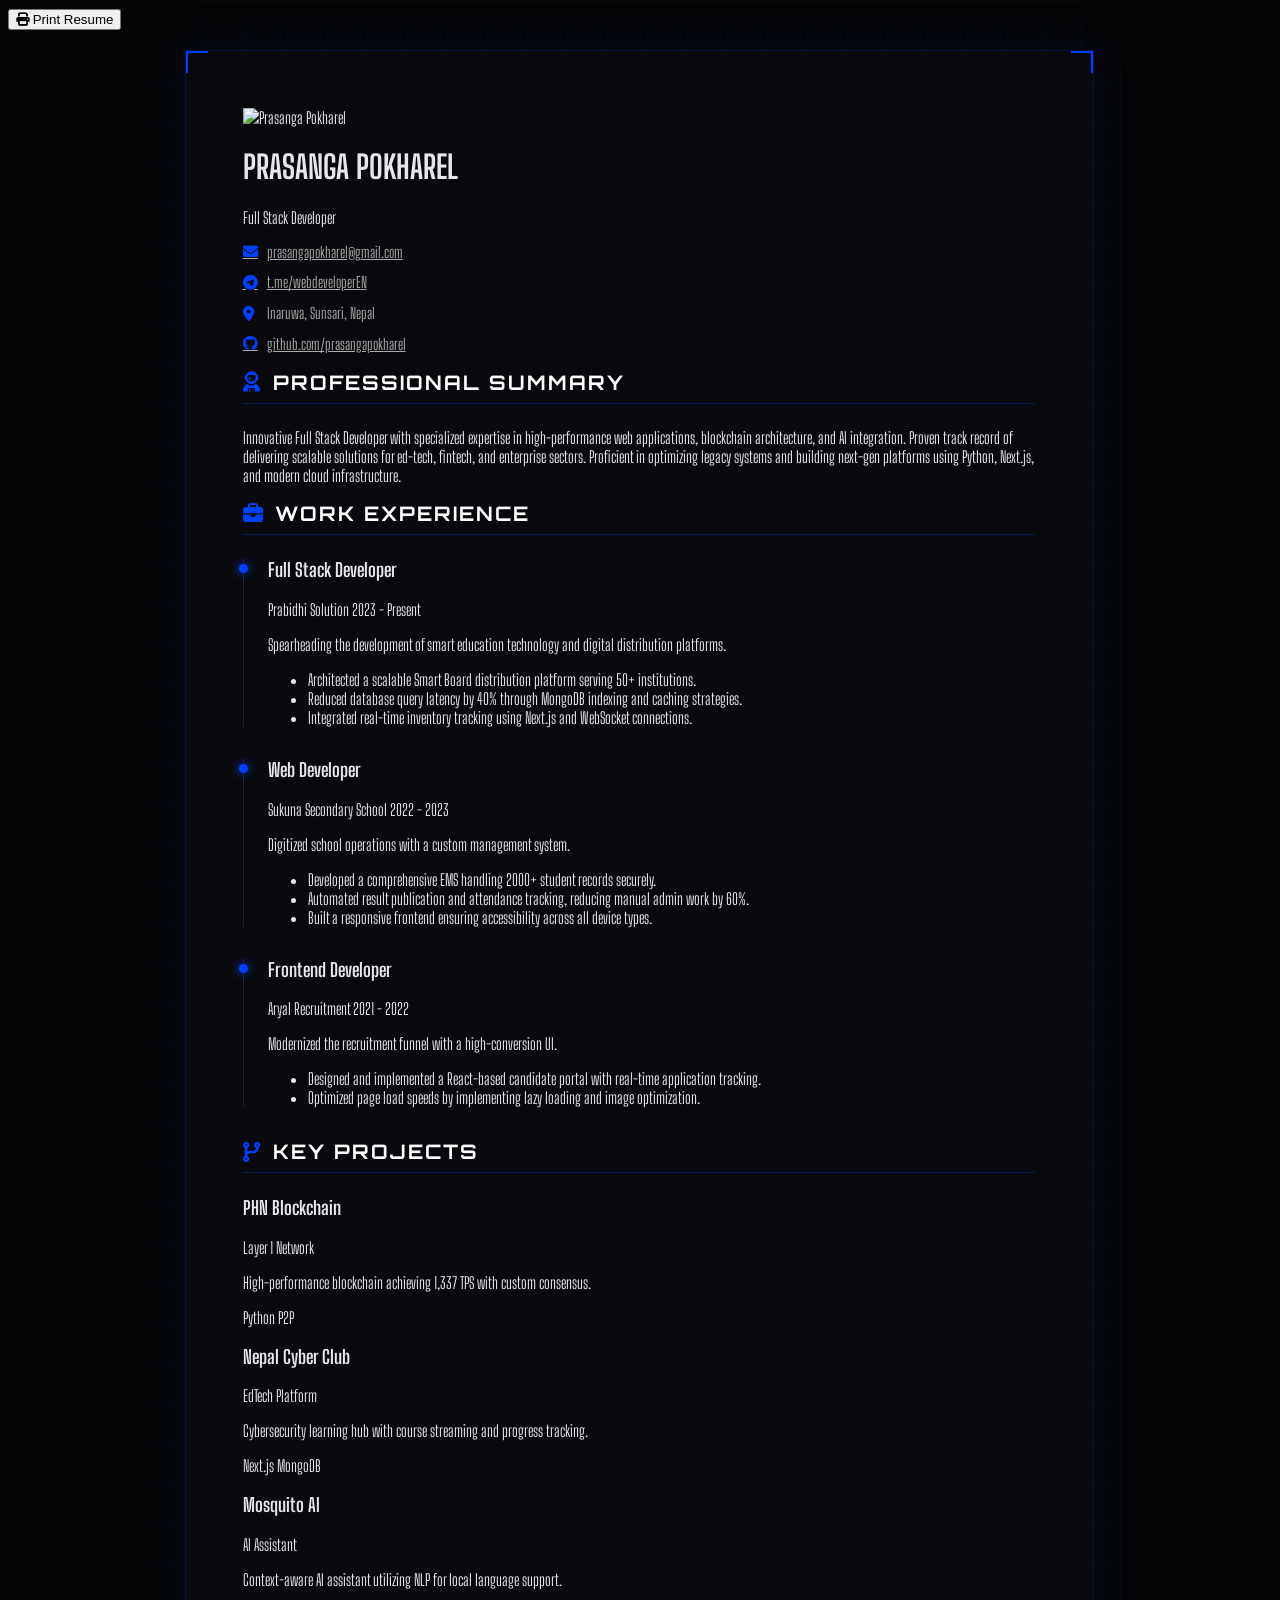
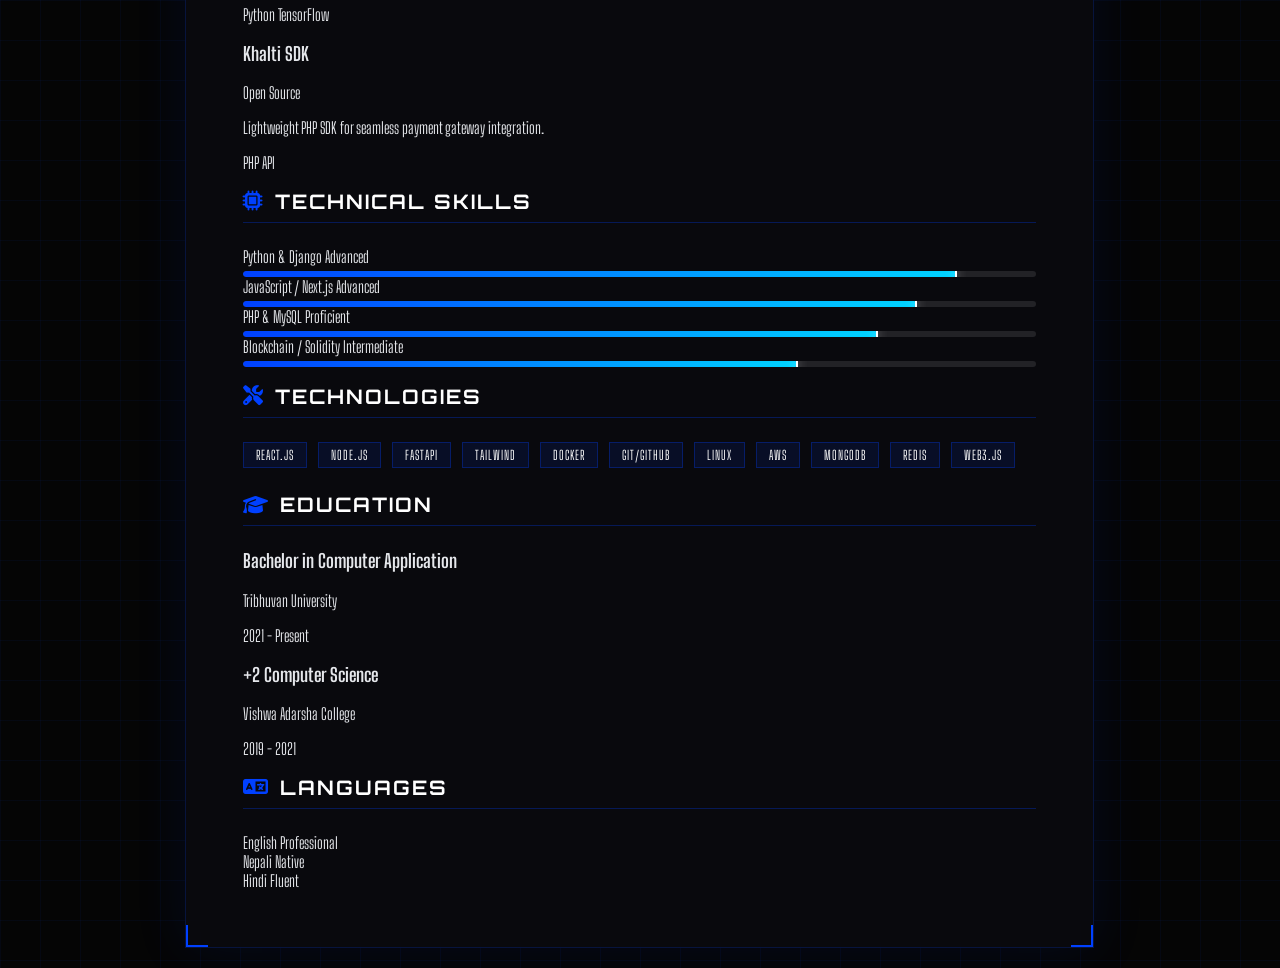
==== resume.html @ d690536c "feat: rebuild showcase by project, expand work from resume, harden SEO Group showcase screenshots pe" ====
<!DOCTYPE html>
<html lang="en">
<head>
  <meta charset="UTF-8">
  <meta name="viewport" content="width=device-width, initial-scale=1.0">
  <title>Prasanga Pokharel - Resume</title>
  <script src="https://cdn.tailwindcss.com"></script>
  <link href="https://fonts.googleapis.com/css2?family=Big+Shoulders+Display:wght@300;400;500;600;700;800&display=swap" rel="stylesheet">
  <link href="https://fonts.googleapis.com/css2?family=Orbitron:wght@400;500;600;700;800;900&display=swap" rel="stylesheet">
  <link rel="stylesheet" href="https://cdnjs.cloudflare.com/ajax/libs/font-awesome/6.4.0/css/all.min.css">
  <script>
    tailwind.config = {
      theme: {
        extend: {
          colors: {
            primary: '#0040FF',
            secondary: '#000111',
            dark: '#050505',
          },
          fontFamily: {
            sans: ['"Big Shoulders Display"', 'sans-serif'],
            orbitron: ['Orbitron', 'sans-serif'],
          },
        }
      }
    }
  </script>
  <style>
    body {
      background-color: #050505;
      background-image: 
          linear-gradient(rgba(0, 64, 255, 0.05) 1px, transparent 1px),
          linear-gradient(90deg, rgba(0, 64, 255, 0.05) 1px, transparent 1px);
      background-size: 40px 40px;
      color: #e5e7eb;
      font-family: 'Big Shoulders Display', sans-serif;
    }

    /* A4 Container - High Tech Dossier Style */
    .a4-container {
      width: 210mm;
      min-height: 297mm;
      padding: 15mm;
      margin: 20px auto;
      background: rgba(10, 10, 15, 0.9);
      backdrop-filter: blur(20px);
      border: 1px solid rgba(0, 64, 255, 0.2);
      box-shadow: 0 0 50px rgba(0, 64, 255, 0.1);
      position: relative;
      overflow: hidden;
    }

    /* Decorative Corners */
    .corner {
      position: absolute;
      width: 20px;
      height: 20px;
      border: 2px solid #0040FF;
      z-index: 10;
    }
    .top-left { top: 0; left: 0; border-right: none; border-bottom: none; }
    .top-right { top: 0; right: 0; border-left: none; border-bottom: none; }
    .bottom-left { bottom: 0; left: 0; border-right: none; border-top: none; }
    .bottom-right { bottom: 0; right: 0; border-left: none; border-top: none; }

    .section-title {
      font-family: 'Orbitron', sans-serif;
      color: #fff;
      font-size: 1.25rem;
      font-weight: 700;
      letter-spacing: 0.1em;
      margin-bottom: 1.5rem;
      display: flex;
      align-items: center;
      text-transform: uppercase;
      border-bottom: 1px solid rgba(0, 64, 255, 0.3);
      padding-bottom: 0.5rem;
    }
    
    .section-title i {
      color: #0040FF;
      margin-right: 10px;
    }

    .timeline-item {
      position: relative;
      padding-left: 1.5rem;
      margin-bottom: 2rem;
      border-left: 1px solid rgba(255, 255, 255, 0.1);
    }
    
    .timeline-item::before {
      content: '';
      position: absolute;
      left: -5px;
      top: 5px;
      width: 9px;
      height: 9px;
      background-color: #0040FF;
      border-radius: 50%;
      box-shadow: 0 0 10px #0040FF;
    }

    .skill-bar-bg {
      height: 6px;
      background: rgba(255, 255, 255, 0.1);
      border-radius: 3px;
      overflow: hidden;
      margin-top: 5px;
    }
    
    .skill-progress {
      height: 100%;
      background: linear-gradient(90deg, #0040FF, #00D4FF);
      border-radius: 3px;
      position: relative;
    }
    
    .skill-progress::after {
      content: '';
      position: absolute;
      right: 0;
      top: 0;
      height: 100%;
      width: 2px;
      background: #fff;
      box-shadow: 0 0 10px #fff;
    }

    .tag {
      background: rgba(0, 64, 255, 0.1);
      border: 1px solid rgba(0, 64, 255, 0.3);
      color: #fff;
      padding: 4px 12px;
      font-size: 0.8rem;
      text-transform: uppercase;
      letter-spacing: 1px;
      margin-right: 8px;
      margin-bottom: 8px;
      display: inline-block;
      transition: all 0.3s ease;
    }

    .tag:hover {
      background: rgba(0, 64, 255, 0.3);
      box-shadow: 0 0 15px rgba(0, 64, 255, 0.4);
    }

    .contact-item {
      display: flex;
      align-items: center;
      margin-bottom: 0.8rem;
      color: #aaa;
      font-size: 0.95rem;
      transition: color 0.3s;
    }
    
    .contact-item:hover {
      color: #fff;
    }
    
    .contact-item i {
      width: 24px;
      color: #0040FF;
    }

    @media print {
      body {
        background: #fff;
        color: #000;
        margin: 0;
        padding: 0;
      }
      .a4-container {
        width: 100%;
        margin: 0;
        padding: 10mm;
        box-shadow: none;
        border: none;
        background: #fff;
      }
      .no-print { display: none !important; }
      .section-title { color: #000; border-bottom-color: #000; }
      .timeline-item { border-left-color: #ccc; }
      .tag { border-color: #000; color: #000; background: transparent; }
      .skill-progress { background: #000; }
      .text-gray-400 { color: #666 !important; }
      .text-gray-500 { color: #666 !important; }
      .text-white { color: #000 !important; }
    }
  </style>
</head>
<body class="py-10">
  <!-- Print Button -->
  <button onclick="window.print()" class="fixed top-6 right-6 bg-primary/20 hover:bg-primary/40 text-white px-6 py-3 rounded-full border border-primary/50 shadow-[0_0_20px_rgba(0,64,255,0.3)] transition-all no-print font-bold uppercase tracking-widest text-sm flex items-center gap-2 backdrop-blur-md z-50">
    <i class="fas fa-print"></i> Print Resume
  </button>
  
  <div class="a4-container">
    <!-- Decorative Corners -->
    <div class="corner top-left"></div>
    <div class="corner top-right"></div>
    <div class="corner bottom-left"></div>
    <div class="corner bottom-right"></div>

    <!-- Header -->
    <header class="flex flex-col md:flex-row items-center md:items-start gap-8 mb-12 relative z-10">
      <div class="w-40 h-40 rounded-full overflow-hidden border-2 border-primary shadow-[0_0_30px_rgba(0,64,255,0.3)] relative group">
        <div class="absolute inset-0 bg-primary/20 group-hover:bg-transparent transition duration-500"></div>
        <img src="pp.svg" alt="Prasanga Pokharel" class="w-full h-full object-cover">
      </div>
      
      <div class="flex-1 text-center md:text-left pt-2">
        <h1 class="text-5xl font-bold mb-2 text-white font-orbitron tracking-wider">PRASANGA POKHAREL</h1>
        <p class="text-xl text-primary font-bold tracking-[0.2em] mb-6 uppercase">Full Stack Developer</p>
        
        <div class="grid grid-cols-1 md:grid-cols-2 gap-x-4 gap-y-2">
          <a href="mailto:prasangapokharel@gmail.com" class="contact-item">
            <i class="fas fa-envelope"></i>
            <span>prasangapokharel@gmail.com</span>
          </a>
          <a href="https://t.me/webdeveloperEN" class="contact-item">
            <i class="fab fa-telegram"></i>
            <span>t.me/webdeveloperEN</span>
          </a>
          <div class="contact-item">
            <i class="fas fa-map-marker-alt"></i>
            <span>Inaruwa, Sunsari, Nepal</span>
          </div>
          <a href="https://github.com/prasangapokharel" class="contact-item">
            <i class="fab fa-github"></i>
            <span>github.com/prasangapokharel</span>
          </a>
        </div>
      </div>
    </header>
    
    <div class="grid grid-cols-1 md:grid-cols-3 gap-10">
      <!-- Main Content (Left) -->
      <div class="md:col-span-2">
        <!-- Summary -->
        <section class="mb-10">
          <h2 class="section-title"><i class="fas fa-user-astronaut"></i> Professional Summary</h2>
          <p class="text-gray-400 leading-relaxed text-justify">
            Innovative Full Stack Developer with specialized expertise in high-performance web applications, blockchain architecture, and AI integration. Proven track record of delivering scalable solutions for ed-tech, fintech, and enterprise sectors. Proficient in optimizing legacy systems and building next-gen platforms using Python, Next.js, and modern cloud infrastructure.
          </p>
        </section>
        
        <!-- Experience -->
        <section class="mb-10">
          <h2 class="section-title"><i class="fas fa-briefcase"></i> Work Experience</h2>
          
          <div class="timeline-item">
            <h3 class="text-xl font-bold text-white font-orbitron">Full Stack Developer</h3>
            <div class="flex justify-between items-center mb-2">
              <span class="text-primary font-bold">Prabidhi Solution</span>
              <span class="text-xs text-gray-500 bg-white/5 px-2 py-1 rounded">2023 - Present</span>
            </div>
            <p class="text-sm text-gray-400 mb-3">Spearheading the development of smart education technology and digital distribution platforms.</p>
            <ul class="list-disc list-outside ml-4 text-sm text-gray-400 space-y-1">
              <li>Architected a scalable Smart Board distribution platform serving 50+ institutions.</li>
              <li>Reduced database query latency by 40% through MongoDB indexing and caching strategies.</li>
              <li>Integrated real-time inventory tracking using Next.js and WebSocket connections.</li>
            </ul>
          </div>
          
          <div class="timeline-item">
            <h3 class="text-xl font-bold text-white font-orbitron">Web Developer</h3>
            <div class="flex justify-between items-center mb-2">
              <span class="text-primary font-bold">Sukuna Secondary School</span>
              <span class="text-xs text-gray-500 bg-white/5 px-2 py-1 rounded">2022 - 2023</span>
            </div>
            <p class="text-sm text-gray-400 mb-3">Digitized school operations with a custom management system.</p>
            <ul class="list-disc list-outside ml-4 text-sm text-gray-400 space-y-1">
              <li>Developed a comprehensive EMS handling 2000+ student records securely.</li>
              <li>Automated result publication and attendance tracking, reducing manual admin work by 60%.</li>
              <li>Built a responsive frontend ensuring accessibility across all device types.</li>
            </ul>
          </div>
          
          <div class="timeline-item">
            <h3 class="text-xl font-bold text-white font-orbitron">Frontend Developer</h3>
            <div class="flex justify-between items-center mb-2">
              <span class="text-primary font-bold">Aryal Recruitment</span>
              <span class="text-xs text-gray-500 bg-white/5 px-2 py-1 rounded">2021 - 2022</span>
            </div>
            <p class="text-sm text-gray-400 mb-3">Modernized the recruitment funnel with a high-conversion UI.</p>
            <ul class="list-disc list-outside ml-4 text-sm text-gray-400 space-y-1">
              <li>Designed and implemented a React-based candidate portal with real-time application tracking.</li>
              <li>Optimized page load speeds by implementing lazy loading and image optimization.</li>
            </ul>
          </div>
        </section>
        
        <!-- Key Projects -->
        <section>
          <h2 class="section-title"><i class="fas fa-code-branch"></i> Key Projects</h2>
          
          <div class="grid grid-cols-1 md:grid-cols-2 gap-4">
            <div class="bg-white/5 p-4 border border-white/10 rounded-lg hover:border-primary/50 transition">
              <h3 class="font-bold text-white mb-1">PHN Blockchain</h3>
              <p class="text-xs text-primary mb-2 uppercase tracking-wider">Layer 1 Network</p>
              <p class="text-xs text-gray-400 mb-2">High-performance blockchain achieving 1,337 TPS with custom consensus.</p>
              <div class="flex flex-wrap gap-1">
                <span class="text-[10px] bg-black px-2 py-0.5 rounded text-gray-300">Python</span>
                <span class="text-[10px] bg-black px-2 py-0.5 rounded text-gray-300">P2P</span>
              </div>
            </div>
            
            <div class="bg-white/5 p-4 border border-white/10 rounded-lg hover:border-primary/50 transition">
              <h3 class="font-bold text-white mb-1">Nepal Cyber Club</h3>
              <p class="text-xs text-primary mb-2 uppercase tracking-wider">EdTech Platform</p>
              <p class="text-xs text-gray-400 mb-2">Cybersecurity learning hub with course streaming and progress tracking.</p>
              <div class="flex flex-wrap gap-1">
                <span class="text-[10px] bg-black px-2 py-0.5 rounded text-gray-300">Next.js</span>
                <span class="text-[10px] bg-black px-2 py-0.5 rounded text-gray-300">MongoDB</span>
              </div>
            </div>

            <div class="bg-white/5 p-4 border border-white/10 rounded-lg hover:border-primary/50 transition">
              <h3 class="font-bold text-white mb-1">Mosquito AI</h3>
              <p class="text-xs text-primary mb-2 uppercase tracking-wider">AI Assistant</p>
              <p class="text-xs text-gray-400 mb-2">Context-aware AI assistant utilizing NLP for local language support.</p>
              <div class="flex flex-wrap gap-1">
                <span class="text-[10px] bg-black px-2 py-0.5 rounded text-gray-300">Python</span>
                <span class="text-[10px] bg-black px-2 py-0.5 rounded text-gray-300">TensorFlow</span>
              </div>
            </div>

            <div class="bg-white/5 p-4 border border-white/10 rounded-lg hover:border-primary/50 transition">
              <h3 class="font-bold text-white mb-1">Khalti SDK</h3>
              <p class="text-xs text-primary mb-2 uppercase tracking-wider">Open Source</p>
              <p class="text-xs text-gray-400 mb-2">Lightweight PHP SDK for seamless payment gateway integration.</p>
              <div class="flex flex-wrap gap-1">
                <span class="text-[10px] bg-black px-2 py-0.5 rounded text-gray-300">PHP</span>
                <span class="text-[10px] bg-black px-2 py-0.5 rounded text-gray-300">API</span>
              </div>
            </div>
          </div>
        </section>
      </div>
      
      <!-- Sidebar (Right) -->
      <div>
        <!-- Tech Stack -->
        <section class="mb-10">
          <h2 class="section-title"><i class="fas fa-microchip"></i> Technical Skills</h2>
          
          <div class="mb-4">
            <div class="flex justify-between mb-1">
              <span class="text-sm font-bold text-white">Python & Django</span>
              <span class="text-xs text-primary">Advanced</span>
            </div>
            <div class="skill-bar-bg"><div class="skill-progress" style="width: 90%"></div></div>
          </div>
          
          <div class="mb-4">
            <div class="flex justify-between mb-1">
              <span class="text-sm font-bold text-white">JavaScript / Next.js</span>
              <span class="text-xs text-primary">Advanced</span>
            </div>
            <div class="skill-bar-bg"><div class="skill-progress" style="width: 85%"></div></div>
          </div>
          
          <div class="mb-4">
            <div class="flex justify-between mb-1">
              <span class="text-sm font-bold text-white">PHP & MySQL</span>
              <span class="text-xs text-primary">Proficient</span>
            </div>
            <div class="skill-bar-bg"><div class="skill-progress" style="width: 80%"></div></div>
          </div>
          
          <div class="mb-4">
            <div class="flex justify-between mb-1">
              <span class="text-sm font-bold text-white">Blockchain / Solidity</span>
              <span class="text-xs text-primary">Intermediate</span>
            </div>
            <div class="skill-bar-bg"><div class="skill-progress" style="width: 70%"></div></div>
          </div>
        </section>
        
        <!-- Toolbox -->
        <section class="mb-10">
          <h2 class="section-title"><i class="fas fa-tools"></i> Technologies</h2>
          <div class="flex flex-wrap">
            <span class="tag">React.js</span>
            <span class="tag">Node.js</span>
            <span class="tag">FastAPI</span>
            <span class="tag">Tailwind</span>
            <span class="tag">Docker</span>
            <span class="tag">Git/GitHub</span>
            <span class="tag">Linux</span>
            <span class="tag">AWS</span>
            <span class="tag">MongoDB</span>
            <span class="tag">Redis</span>
            <span class="tag">Web3.js</span>
          </div>
        </section>
        
        <!-- Education -->
        <section class="mb-10">
          <h2 class="section-title"><i class="fas fa-graduation-cap"></i> Education</h2>
          
          <div class="mb-6">
            <h3 class="font-bold text-white text-lg">Bachelor in Computer Application</h3>
            <p class="text-primary text-sm mb-1">Tribhuvan University</p>
            <p class="text-xs text-gray-500">2021 - Present</p>
          </div>
          
          <div class="mb-6">
            <h3 class="font-bold text-white text-lg">+2 Computer Science</h3>
            <p class="text-primary text-sm mb-1">Vishwa Adarsha College</p>
            <p class="text-xs text-gray-500">2019 - 2021</p>
          </div>
        </section>
        
        <!-- Languages -->
        <section class="mb-10">
          <h2 class="section-title"><i class="fas fa-language"></i> Languages</h2>
          <div class="space-y-3">
            <div class="flex justify-between border-b border-white/10 pb-1">
              <span class="text-gray-300">English</span>
              <span class="text-primary text-sm">Professional</span>
            </div>
            <div class="flex justify-between border-b border-white/10 pb-1">
              <span class="text-gray-300">Nepali</span>
              <span class="text-primary text-sm">Native</span>
            </div>
            <div class="flex justify-between border-b border-white/10 pb-1">
              <span class="text-gray-300">Hindi</span>
              <span class="text-primary text-sm">Fluent</span>
            </div>
          </div>
        </section>
      </div>
    </div>
  </div>
</body>
</html>
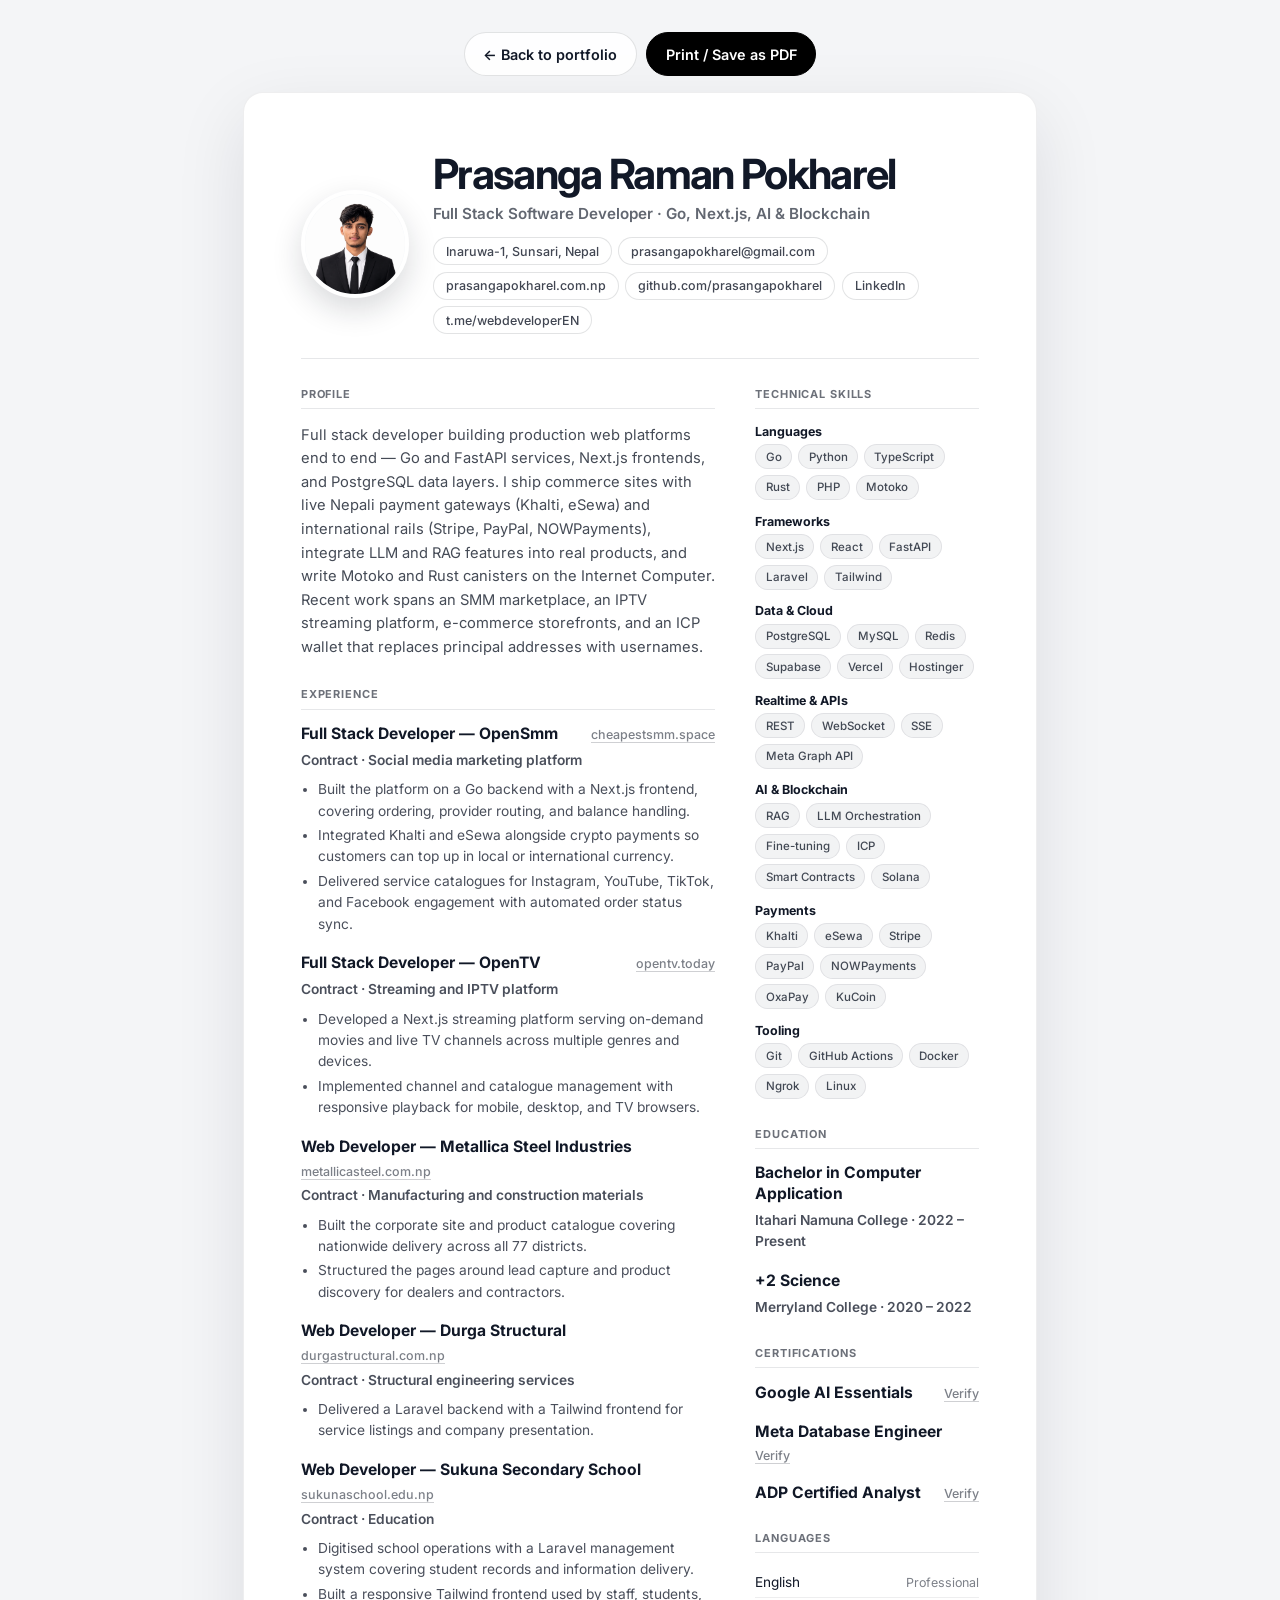
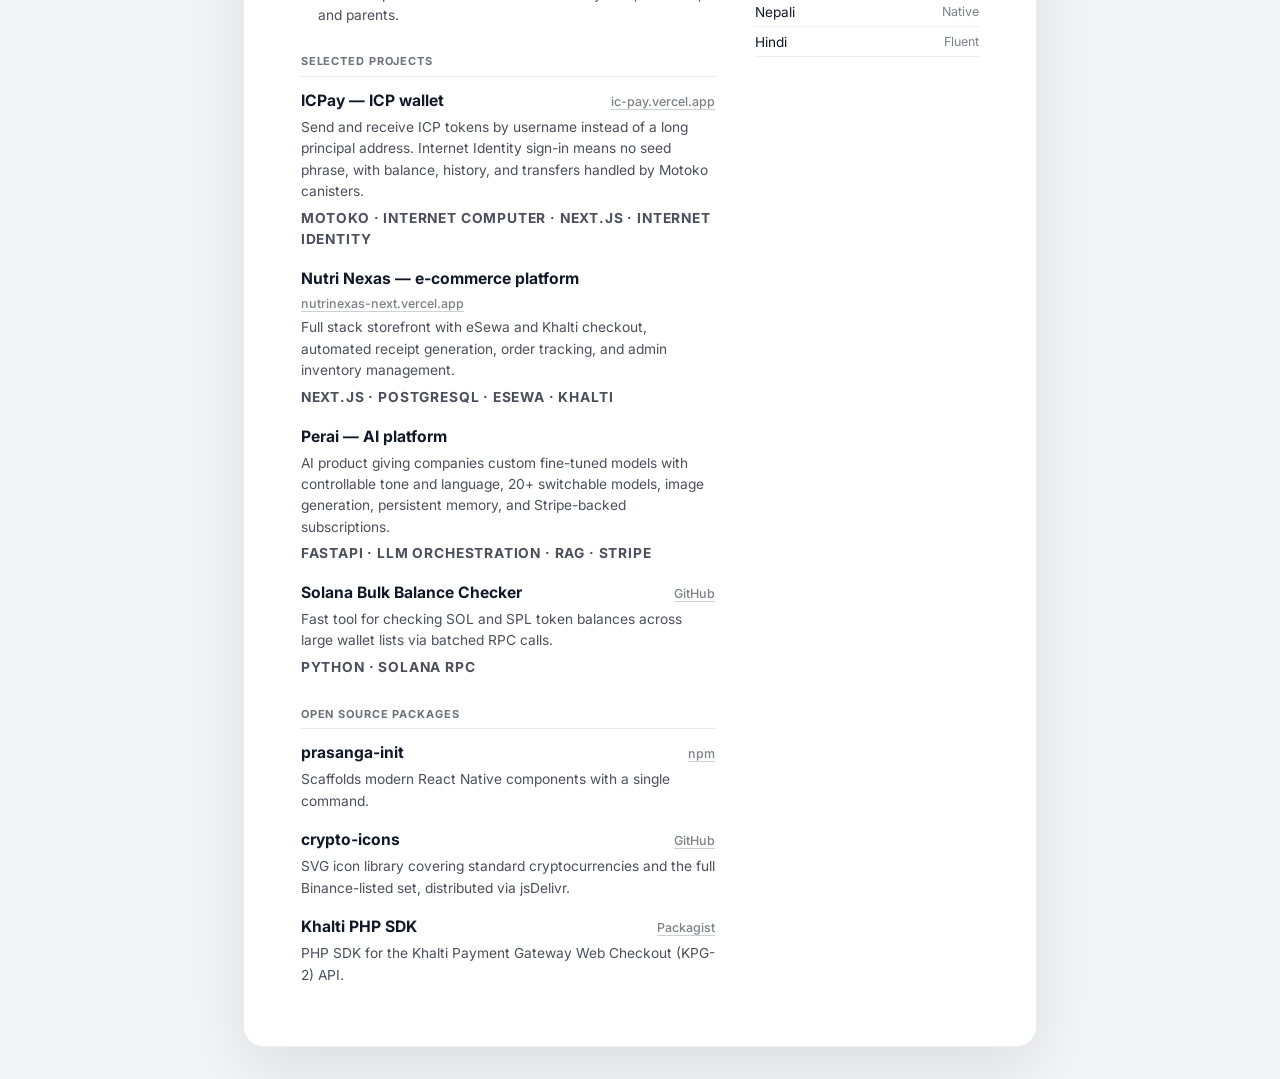
==== commit 3ceac8ee: "fix: rebuild resume page with working photo and site-matching theme The avatar pointed at pp.svg whi" ====
--- a/resume.html
+++ b/resume.html
@@ -3,437 +3,528 @@
 <head>
   <meta charset="UTF-8">
   <meta name="viewport" content="width=device-width, initial-scale=1.0">
-  <title>Prasanga Pokharel - Resume</title>
-  <script src="https://cdn.tailwindcss.com"></script>
-  <link href="https://fonts.googleapis.com/css2?family=Big+Shoulders+Display:wght@300;400;500;600;700;800&display=swap" rel="stylesheet">
-  <link href="https://fonts.googleapis.com/css2?family=Orbitron:wght@400;500;600;700;800;900&display=swap" rel="stylesheet">
-  <link rel="stylesheet" href="https://cdnjs.cloudflare.com/ajax/libs/font-awesome/6.4.0/css/all.min.css">
-  <script>
-    tailwind.config = {
-      theme: {
-        extend: {
-          colors: {
-            primary: '#0040FF',
-            secondary: '#000111',
-            dark: '#050505',
-          },
-          fontFamily: {
-            sans: ['"Big Shoulders Display"', 'sans-serif'],
-            orbitron: ['Orbitron', 'sans-serif'],
-          },
-        }
-      }
-    }
-  </script>
+  <title>Prasanga Raman Pokharel — Resume | Full Stack Developer (Go, Next.js, AI, Blockchain)</title>
+  <meta name="description" content="Resume of Prasanga Raman Pokharel, full stack developer in Inaruwa, Sunsari, Nepal. Go, Next.js, FastAPI, PostgreSQL, AI integration, ICP and payment gateway work.">
+  <link rel="canonical" href="https://www.prasangapokharel.com.np/resume.html">
+  <meta name="robots" content="index, follow, max-image-preview:large">
+  <link rel="icon" href="favicon/favicon.ico" sizes="any">
+  <link rel="icon" type="image/png" sizes="32x32" href="favicon/favicon-32x32.png">
+  <link rel="icon" type="image/png" sizes="16x16" href="favicon/favicon-16x16.png">
+  <link rel="apple-touch-icon" href="favicon/apple-touch-icon.png">
+  <link rel="manifest" href="favicon/site.webmanifest">
+  <meta property="og:type" content="profile">
+  <meta property="og:url" content="https://www.prasangapokharel.com.np/resume.html">
+  <meta property="og:title" content="Prasanga Raman Pokharel — Resume">
+  <meta property="og:description" content="Full stack developer resume: Go, Next.js, FastAPI, PostgreSQL, AI integration, ICP and payment gateways.">
+  <meta property="og:image" content="https://www.prasangapokharel.com.np/telegram.png">
+  <meta name="twitter:card" content="summary_large_image">
+  <link rel="preconnect" href="https://fonts.googleapis.com">
+  <link rel="preconnect" href="https://fonts.gstatic.com" crossorigin>
+  <link href="https://fonts.googleapis.com/css2?family=Inter:wght@300;400;500;600;700&family=Instrument+Serif:ital@0;1&display=swap" rel="stylesheet">
   <style>
+    * { box-sizing: border-box; font-family: 'Inter', sans-serif; }
+
     body {
-      background-color: #050505;
-      background-image: 
-          linear-gradient(rgba(0, 64, 255, 0.05) 1px, transparent 1px),
-          linear-gradient(90deg, rgba(0, 64, 255, 0.05) 1px, transparent 1px);
-      background-size: 40px 40px;
-      color: #e5e7eb;
-      font-family: 'Big Shoulders Display', sans-serif;
-    }
-
-    /* A4 Container - High Tech Dossier Style */
-    .a4-container {
-      width: 210mm;
+      margin: 0;
+      background: #f4f5f7;
+      color: #111827;
+      padding: 1rem;
+      -webkit-font-smoothing: antialiased;
+    }
+
+    a { color: inherit; text-decoration: none; }
+
+    .toolbar {
+      display: flex;
+      flex-wrap: wrap;
+      align-items: center;
+      justify-content: center;
+      gap: 0.6rem;
+      max-width: 210mm;
+      margin: 0 auto 1rem;
+    }
+
+    .toolbar a,
+    .toolbar button {
+      display: inline-flex;
+      align-items: center;
+      gap: 0.45rem;
+      min-height: 2.75rem;
+      padding: 0.6rem 1.15rem;
+      border-radius: 999px;
+      border: 1px solid rgba(17, 24, 39, 0.12);
+      background: rgba(255, 255, 255, 0.9);
+      color: #111827;
+      font-size: 0.9rem;
+      font-weight: 600;
+      cursor: pointer;
+    }
+
+    .toolbar button {
+      background: #000;
+      border-color: #000;
+      color: #fff;
+    }
+
+    .toolbar a:hover { background: #fff; border-color: rgba(17, 24, 39, 0.3); }
+    .toolbar button:hover { background: #1f2937; }
+
+    .sheet {
+      width: 100%;
+      max-width: 210mm;
       min-height: 297mm;
-      padding: 15mm;
-      margin: 20px auto;
-      background: rgba(10, 10, 15, 0.9);
-      backdrop-filter: blur(20px);
-      border: 1px solid rgba(0, 64, 255, 0.2);
-      box-shadow: 0 0 50px rgba(0, 64, 255, 0.1);
-      position: relative;
-      overflow: hidden;
-    }
-
-    /* Decorative Corners */
-    .corner {
-      position: absolute;
-      width: 20px;
-      height: 20px;
-      border: 2px solid #0040FF;
-      z-index: 10;
-    }
-    .top-left { top: 0; left: 0; border-right: none; border-bottom: none; }
-    .top-right { top: 0; right: 0; border-left: none; border-bottom: none; }
-    .bottom-left { bottom: 0; left: 0; border-right: none; border-top: none; }
-    .bottom-right { bottom: 0; right: 0; border-left: none; border-top: none; }
-
-    .section-title {
-      font-family: 'Orbitron', sans-serif;
-      color: #fff;
-      font-size: 1.25rem;
+      margin: 0 auto;
+      padding: 16mm 15mm;
+      background: #fff;
+      border-radius: 1.25rem;
+      border: 1px solid rgba(17, 24, 39, 0.07);
+      box-shadow: 0 24px 70px rgba(17, 24, 39, 0.1);
+    }
+
+    .resume-head {
+      display: flex;
+      flex-wrap: wrap;
+      align-items: center;
+      gap: 1.5rem;
+      padding-bottom: 1.5rem;
+      border-bottom: 1px solid rgba(17, 24, 39, 0.1);
+    }
+
+    .resume-photo {
+      width: 108px;
+      height: 108px;
+      flex: none;
+      object-fit: cover;
+      object-position: center top;
+      border-radius: 50%;
+      border: 4px solid #fff;
+      box-shadow: 0 12px 30px rgba(17, 24, 39, 0.16);
+      background: #f1f5f9;
+    }
+
+    .resume-identity { flex: 1 1 20rem; min-width: 0; }
+
+    .resume-identity h1 {
+      margin: 0;
+      font-size: clamp(1.9rem, 4.5vw, 2.6rem);
+      line-height: 1.05;
+      letter-spacing: -0.04em;
+    }
+
+    .role {
+      margin: 0.4rem 0 0;
+      color: rgba(17, 24, 39, 0.66);
+      font-size: 0.95rem;
+      font-weight: 600;
+    }
+
+    .contact-row {
+      display: flex;
+      flex-wrap: wrap;
+      gap: 0.4rem;
+      margin-top: 0.9rem;
+    }
+
+    .contact-row a,
+    .contact-row span {
+      padding: 0.35rem 0.75rem;
+      border-radius: 999px;
+      border: 1px solid rgba(17, 24, 39, 0.12);
+      background: rgba(255, 255, 255, 0.9);
+      color: rgba(17, 24, 39, 0.8);
+      font-size: 0.78rem;
+      font-weight: 500;
+    }
+
+    .contact-row a:hover { border-color: rgba(17, 24, 39, 0.35); color: #111827; }
+
+    .resume-body {
+      display: grid;
+      grid-template-columns: 1fr;
+      gap: 2rem;
+      padding-top: 1.75rem;
+    }
+
+    section { margin-bottom: 1.75rem; }
+    section:last-child { margin-bottom: 0; }
+
+    .eyebrow {
+      margin: 0 0 0.9rem;
+      padding-bottom: 0.45rem;
+      border-bottom: 1px solid rgba(17, 24, 39, 0.1);
+      color: rgba(17, 24, 39, 0.62);
+      text-transform: uppercase;
+      letter-spacing: 0.08em;
+      font-size: 0.6875rem;
       font-weight: 700;
-      letter-spacing: 0.1em;
-      margin-bottom: 1.5rem;
+    }
+
+    .summary {
+      margin: 0;
+      color: rgba(17, 24, 39, 0.78);
+      font-size: 0.92rem;
+      line-height: 1.6;
+    }
+
+    .entry { margin-bottom: 1.15rem; }
+    .entry:last-child { margin-bottom: 0; }
+
+    .entry-top {
+      display: flex;
+      flex-wrap: wrap;
+      align-items: baseline;
+      justify-content: space-between;
+      gap: 0.4rem;
+    }
+
+    .entry h3 {
+      margin: 0;
+      font-size: 0.98rem;
+      font-weight: 700;
+      line-height: 1.3;
+    }
+
+    .entry-org {
+      color: rgba(17, 24, 39, 0.6);
+      font-size: 0.82rem;
+      font-weight: 600;
+    }
+
+    .entry ul {
+      margin: 0.5rem 0 0;
+      padding-left: 1.05rem;
+      color: rgba(17, 24, 39, 0.76);
+      font-size: 0.86rem;
+      line-height: 1.55;
+    }
+
+    .entry li { margin-bottom: 0.2rem; }
+
+    .entry p {
+      margin: 0.35rem 0 0;
+      color: rgba(17, 24, 39, 0.76);
+      font-size: 0.86rem;
+      line-height: 1.55;
+    }
+
+    .link-out {
+      color: rgba(17, 24, 39, 0.55);
+      font-size: 0.78rem;
+      font-weight: 500;
+      border-bottom: 1px solid rgba(17, 24, 39, 0.2);
+    }
+
+    .link-out:hover { color: #111827; border-bottom-color: #111827; }
+
+    .skill-block { margin-bottom: 0.85rem; }
+    .skill-block:last-child { margin-bottom: 0; }
+
+    .skill-label {
+      margin: 0 0 0.35rem;
+      font-size: 0.78rem;
+      font-weight: 700;
+      color: #111827;
+    }
+
+    .chips { display: flex; flex-wrap: wrap; gap: 0.35rem; }
+
+    .chips span {
+      padding: 0.28rem 0.6rem;
+      border-radius: 999px;
+      background: rgba(17, 24, 39, 0.05);
+      border: 1px solid rgba(17, 24, 39, 0.08);
+      color: rgba(17, 24, 39, 0.78);
+      font-size: 0.72rem;
+      font-weight: 500;
+    }
+
+    .stack-line {
+      margin: 0.4rem 0 0;
+      color: rgba(17, 24, 39, 0.5);
+      text-transform: uppercase;
+      letter-spacing: 0.06em;
+      font-size: 0.65rem;
+      font-weight: 700;
+    }
+
+    .lang-row {
       display: flex;
       align-items: center;
-      text-transform: uppercase;
-      border-bottom: 1px solid rgba(0, 64, 255, 0.3);
-      padding-bottom: 0.5rem;
-    }
-    
-    .section-title i {
-      color: #0040FF;
-      margin-right: 10px;
-    }
-
-    .timeline-item {
-      position: relative;
-      padding-left: 1.5rem;
-      margin-bottom: 2rem;
-      border-left: 1px solid rgba(255, 255, 255, 0.1);
-    }
-    
-    .timeline-item::before {
-      content: '';
-      position: absolute;
-      left: -5px;
-      top: 5px;
-      width: 9px;
-      height: 9px;
-      background-color: #0040FF;
-      border-radius: 50%;
-      box-shadow: 0 0 10px #0040FF;
-    }
-
-    .skill-bar-bg {
-      height: 6px;
-      background: rgba(255, 255, 255, 0.1);
-      border-radius: 3px;
-      overflow: hidden;
-      margin-top: 5px;
-    }
-    
-    .skill-progress {
-      height: 100%;
-      background: linear-gradient(90deg, #0040FF, #00D4FF);
-      border-radius: 3px;
-      position: relative;
-    }
-    
-    .skill-progress::after {
-      content: '';
-      position: absolute;
-      right: 0;
-      top: 0;
-      height: 100%;
-      width: 2px;
-      background: #fff;
-      box-shadow: 0 0 10px #fff;
-    }
-
-    .tag {
-      background: rgba(0, 64, 255, 0.1);
-      border: 1px solid rgba(0, 64, 255, 0.3);
-      color: #fff;
-      padding: 4px 12px;
-      font-size: 0.8rem;
-      text-transform: uppercase;
-      letter-spacing: 1px;
-      margin-right: 8px;
-      margin-bottom: 8px;
-      display: inline-block;
-      transition: all 0.3s ease;
-    }
-
-    .tag:hover {
-      background: rgba(0, 64, 255, 0.3);
-      box-shadow: 0 0 15px rgba(0, 64, 255, 0.4);
-    }
-
-    .contact-item {
-      display: flex;
-      align-items: center;
-      margin-bottom: 0.8rem;
-      color: #aaa;
-      font-size: 0.95rem;
-      transition: color 0.3s;
-    }
-    
-    .contact-item:hover {
-      color: #fff;
-    }
-    
-    .contact-item i {
-      width: 24px;
-      color: #0040FF;
+      justify-content: space-between;
+      padding: 0.4rem 0;
+      border-bottom: 1px solid rgba(17, 24, 39, 0.07);
+      font-size: 0.85rem;
+    }
+
+    .lang-row span:last-child { color: rgba(17, 24, 39, 0.55); font-size: 0.78rem; }
+
+    @media (min-width: 900px) {
+      body { padding: 2rem 1rem; }
+      .resume-body { grid-template-columns: minmax(0, 1.85fr) minmax(0, 1fr); gap: 2.5rem; }
     }
 
     @media print {
-      body {
-        background: #fff;
-        color: #000;
+      @page { size: A4; margin: 12mm; }
+      body { background: #fff; padding: 0; }
+      .no-print { display: none !important; }
+      .sheet {
+        max-width: none;
+        min-height: 0;
         margin: 0;
         padding: 0;
+        border: none;
+        border-radius: 0;
+        box-shadow: none;
       }
-      .a4-container {
-        width: 100%;
-        margin: 0;
-        padding: 10mm;
-        box-shadow: none;
-        border: none;
-        background: #fff;
-      }
-      .no-print { display: none !important; }
-      .section-title { color: #000; border-bottom-color: #000; }
-      .timeline-item { border-left-color: #ccc; }
-      .tag { border-color: #000; color: #000; background: transparent; }
-      .skill-progress { background: #000; }
-      .text-gray-400 { color: #666 !important; }
-      .text-gray-500 { color: #666 !important; }
-      .text-white { color: #000 !important; }
+      .resume-body { grid-template-columns: minmax(0, 1.85fr) minmax(0, 1fr); gap: 14mm; }
+      section, .entry { break-inside: avoid; }
+      a { color: #111827; }
     }
   </style>
 </head>
-<body class="py-10">
-  <!-- Print Button -->
-  <button onclick="window.print()" class="fixed top-6 right-6 bg-primary/20 hover:bg-primary/40 text-white px-6 py-3 rounded-full border border-primary/50 shadow-[0_0_20px_rgba(0,64,255,0.3)] transition-all no-print font-bold uppercase tracking-widest text-sm flex items-center gap-2 backdrop-blur-md z-50">
-    <i class="fas fa-print"></i> Print Resume
-  </button>
-  
-  <div class="a4-container">
-    <!-- Decorative Corners -->
-    <div class="corner top-left"></div>
-    <div class="corner top-right"></div>
-    <div class="corner bottom-left"></div>
-    <div class="corner bottom-right"></div>
-
-    <!-- Header -->
-    <header class="flex flex-col md:flex-row items-center md:items-start gap-8 mb-12 relative z-10">
-      <div class="w-40 h-40 rounded-full overflow-hidden border-2 border-primary shadow-[0_0_30px_rgba(0,64,255,0.3)] relative group">
-        <div class="absolute inset-0 bg-primary/20 group-hover:bg-transparent transition duration-500"></div>
-        <img src="pp.svg" alt="Prasanga Pokharel" class="w-full h-full object-cover">
-      </div>
-      
-      <div class="flex-1 text-center md:text-left pt-2">
-        <h1 class="text-5xl font-bold mb-2 text-white font-orbitron tracking-wider">PRASANGA POKHAREL</h1>
-        <p class="text-xl text-primary font-bold tracking-[0.2em] mb-6 uppercase">Full Stack Developer</p>
-        
-        <div class="grid grid-cols-1 md:grid-cols-2 gap-x-4 gap-y-2">
-          <a href="mailto:prasangapokharel@gmail.com" class="contact-item">
-            <i class="fas fa-envelope"></i>
-            <span>prasangapokharel@gmail.com</span>
-          </a>
-          <a href="https://t.me/webdeveloperEN" class="contact-item">
-            <i class="fab fa-telegram"></i>
-            <span>t.me/webdeveloperEN</span>
-          </a>
-          <div class="contact-item">
-            <i class="fas fa-map-marker-alt"></i>
-            <span>Inaruwa, Sunsari, Nepal</span>
-          </div>
-          <a href="https://github.com/prasangapokharel" class="contact-item">
-            <i class="fab fa-github"></i>
-            <span>github.com/prasangapokharel</span>
-          </a>
+<body>
+  <div class="toolbar no-print">
+    <a href="index.html">&larr; Back to portfolio</a>
+    <button type="button" onclick="window.print()">Print / Save as PDF</button>
+  </div>
+
+  <main class="sheet">
+    <header class="resume-head">
+      <img class="resume-photo" src="telegram.png" alt="Prasanga Raman Pokharel">
+      <div class="resume-identity">
+        <h1>Prasanga Raman Pokharel</h1>
+        <p class="role">Full Stack Software Developer &middot; Go, Next.js, AI &amp; Blockchain</p>
+        <div class="contact-row">
+          <span>Inaruwa-1, Sunsari, Nepal</span>
+          <a href="mailto:prasangapokharel@gmail.com">prasangapokharel@gmail.com</a>
+          <a href="https://www.prasangapokharel.com.np/" target="_blank" rel="noopener noreferrer">prasangapokharel.com.np</a>
+          <a href="https://github.com/prasangapokharel" target="_blank" rel="noopener noreferrer">github.com/prasangapokharel</a>
+          <a href="https://www.linkedin.com/in/prasanga-raman-pokharel-4286ba391/" target="_blank" rel="noopener noreferrer">LinkedIn</a>
+          <a href="https://t.me/webdeveloperEN" target="_blank" rel="noopener noreferrer">t.me/webdeveloperEN</a>
         </div>
       </div>
     </header>
-    
-    <div class="grid grid-cols-1 md:grid-cols-3 gap-10">
-      <!-- Main Content (Left) -->
-      <div class="md:col-span-2">
-        <!-- Summary -->
-        <section class="mb-10">
-          <h2 class="section-title"><i class="fas fa-user-astronaut"></i> Professional Summary</h2>
-          <p class="text-gray-400 leading-relaxed text-justify">
-            Innovative Full Stack Developer with specialized expertise in high-performance web applications, blockchain architecture, and AI integration. Proven track record of delivering scalable solutions for ed-tech, fintech, and enterprise sectors. Proficient in optimizing legacy systems and building next-gen platforms using Python, Next.js, and modern cloud infrastructure.
+
+    <div class="resume-body">
+      <div>
+        <section>
+          <h2 class="eyebrow">Profile</h2>
+          <p class="summary">
+            Full stack developer building production web platforms end to end — Go and FastAPI services, Next.js frontends, and PostgreSQL data layers. I ship commerce sites with live Nepali payment gateways (Khalti, eSewa) and international rails (Stripe, PayPal, NOWPayments), integrate LLM and RAG features into real products, and write Motoko and Rust canisters on the Internet Computer. Recent work spans an SMM marketplace, an IPTV streaming platform, e-commerce storefronts, and an ICP wallet that replaces principal addresses with usernames.
           </p>
         </section>
-        
-        <!-- Experience -->
-        <section class="mb-10">
-          <h2 class="section-title"><i class="fas fa-briefcase"></i> Work Experience</h2>
-          
-          <div class="timeline-item">
-            <h3 class="text-xl font-bold text-white font-orbitron">Full Stack Developer</h3>
-            <div class="flex justify-between items-center mb-2">
-              <span class="text-primary font-bold">Prabidhi Solution</span>
-              <span class="text-xs text-gray-500 bg-white/5 px-2 py-1 rounded">2023 - Present</span>
-            </div>
-            <p class="text-sm text-gray-400 mb-3">Spearheading the development of smart education technology and digital distribution platforms.</p>
-            <ul class="list-disc list-outside ml-4 text-sm text-gray-400 space-y-1">
-              <li>Architected a scalable Smart Board distribution platform serving 50+ institutions.</li>
-              <li>Reduced database query latency by 40% through MongoDB indexing and caching strategies.</li>
-              <li>Integrated real-time inventory tracking using Next.js and WebSocket connections.</li>
+
+        <section>
+          <h2 class="eyebrow">Experience</h2>
+
+          <div class="entry">
+            <div class="entry-top">
+              <h3>Full Stack Developer &mdash; OpenSmm</h3>
+              <a class="link-out" href="https://cheapestsmm.space" target="_blank" rel="noopener noreferrer">cheapestsmm.space</a>
+            </div>
+            <p class="entry-org">Contract &middot; Social media marketing platform</p>
+            <ul>
+              <li>Built the platform on a Go backend with a Next.js frontend, covering ordering, provider routing, and balance handling.</li>
+              <li>Integrated Khalti and eSewa alongside crypto payments so customers can top up in local or international currency.</li>
+              <li>Delivered service catalogues for Instagram, YouTube, TikTok, and Facebook engagement with automated order status sync.</li>
             </ul>
           </div>
-          
-          <div class="timeline-item">
-            <h3 class="text-xl font-bold text-white font-orbitron">Web Developer</h3>
-            <div class="flex justify-between items-center mb-2">
-              <span class="text-primary font-bold">Sukuna Secondary School</span>
-              <span class="text-xs text-gray-500 bg-white/5 px-2 py-1 rounded">2022 - 2023</span>
-            </div>
-            <p class="text-sm text-gray-400 mb-3">Digitized school operations with a custom management system.</p>
-            <ul class="list-disc list-outside ml-4 text-sm text-gray-400 space-y-1">
-              <li>Developed a comprehensive EMS handling 2000+ student records securely.</li>
-              <li>Automated result publication and attendance tracking, reducing manual admin work by 60%.</li>
-              <li>Built a responsive frontend ensuring accessibility across all device types.</li>
+
+          <div class="entry">
+            <div class="entry-top">
+              <h3>Full Stack Developer &mdash; OpenTV</h3>
+              <a class="link-out" href="https://opentv.today" target="_blank" rel="noopener noreferrer">opentv.today</a>
+            </div>
+            <p class="entry-org">Contract &middot; Streaming and IPTV platform</p>
+            <ul>
+              <li>Developed a Next.js streaming platform serving on-demand movies and live TV channels across multiple genres and devices.</li>
+              <li>Implemented channel and catalogue management with responsive playback for mobile, desktop, and TV browsers.</li>
             </ul>
           </div>
-          
-          <div class="timeline-item">
-            <h3 class="text-xl font-bold text-white font-orbitron">Frontend Developer</h3>
-            <div class="flex justify-between items-center mb-2">
-              <span class="text-primary font-bold">Aryal Recruitment</span>
-              <span class="text-xs text-gray-500 bg-white/5 px-2 py-1 rounded">2021 - 2022</span>
-            </div>
-            <p class="text-sm text-gray-400 mb-3">Modernized the recruitment funnel with a high-conversion UI.</p>
-            <ul class="list-disc list-outside ml-4 text-sm text-gray-400 space-y-1">
-              <li>Designed and implemented a React-based candidate portal with real-time application tracking.</li>
-              <li>Optimized page load speeds by implementing lazy loading and image optimization.</li>
+
+          <div class="entry">
+            <div class="entry-top">
+              <h3>Web Developer &mdash; Metallica Steel Industries</h3>
+              <a class="link-out" href="https://metallicasteel.com.np/" target="_blank" rel="noopener noreferrer">metallicasteel.com.np</a>
+            </div>
+            <p class="entry-org">Contract &middot; Manufacturing and construction materials</p>
+            <ul>
+              <li>Built the corporate site and product catalogue covering nationwide delivery across all 77 districts.</li>
+              <li>Structured the pages around lead capture and product discovery for dealers and contractors.</li>
             </ul>
           </div>
-        </section>
-        
-        <!-- Key Projects -->
-        <section>
-          <h2 class="section-title"><i class="fas fa-code-branch"></i> Key Projects</h2>
-          
-          <div class="grid grid-cols-1 md:grid-cols-2 gap-4">
-            <div class="bg-white/5 p-4 border border-white/10 rounded-lg hover:border-primary/50 transition">
-              <h3 class="font-bold text-white mb-1">PHN Blockchain</h3>
-              <p class="text-xs text-primary mb-2 uppercase tracking-wider">Layer 1 Network</p>
-              <p class="text-xs text-gray-400 mb-2">High-performance blockchain achieving 1,337 TPS with custom consensus.</p>
-              <div class="flex flex-wrap gap-1">
-                <span class="text-[10px] bg-black px-2 py-0.5 rounded text-gray-300">Python</span>
-                <span class="text-[10px] bg-black px-2 py-0.5 rounded text-gray-300">P2P</span>
-              </div>
-            </div>
-            
-            <div class="bg-white/5 p-4 border border-white/10 rounded-lg hover:border-primary/50 transition">
-              <h3 class="font-bold text-white mb-1">Nepal Cyber Club</h3>
-              <p class="text-xs text-primary mb-2 uppercase tracking-wider">EdTech Platform</p>
-              <p class="text-xs text-gray-400 mb-2">Cybersecurity learning hub with course streaming and progress tracking.</p>
-              <div class="flex flex-wrap gap-1">
-                <span class="text-[10px] bg-black px-2 py-0.5 rounded text-gray-300">Next.js</span>
-                <span class="text-[10px] bg-black px-2 py-0.5 rounded text-gray-300">MongoDB</span>
-              </div>
-            </div>
-
-            <div class="bg-white/5 p-4 border border-white/10 rounded-lg hover:border-primary/50 transition">
-              <h3 class="font-bold text-white mb-1">Mosquito AI</h3>
-              <p class="text-xs text-primary mb-2 uppercase tracking-wider">AI Assistant</p>
-              <p class="text-xs text-gray-400 mb-2">Context-aware AI assistant utilizing NLP for local language support.</p>
-              <div class="flex flex-wrap gap-1">
-                <span class="text-[10px] bg-black px-2 py-0.5 rounded text-gray-300">Python</span>
-                <span class="text-[10px] bg-black px-2 py-0.5 rounded text-gray-300">TensorFlow</span>
-              </div>
-            </div>
-
-            <div class="bg-white/5 p-4 border border-white/10 rounded-lg hover:border-primary/50 transition">
-              <h3 class="font-bold text-white mb-1">Khalti SDK</h3>
-              <p class="text-xs text-primary mb-2 uppercase tracking-wider">Open Source</p>
-              <p class="text-xs text-gray-400 mb-2">Lightweight PHP SDK for seamless payment gateway integration.</p>
-              <div class="flex flex-wrap gap-1">
-                <span class="text-[10px] bg-black px-2 py-0.5 rounded text-gray-300">PHP</span>
-                <span class="text-[10px] bg-black px-2 py-0.5 rounded text-gray-300">API</span>
-              </div>
-            </div>
+
+          <div class="entry">
+            <div class="entry-top">
+              <h3>Web Developer &mdash; Durga Structural</h3>
+              <a class="link-out" href="https://durgastructural.com.np/" target="_blank" rel="noopener noreferrer">durgastructural.com.np</a>
+            </div>
+            <p class="entry-org">Contract &middot; Structural engineering services</p>
+            <ul>
+              <li>Delivered a Laravel backend with a Tailwind frontend for service listings and company presentation.</li>
+            </ul>
+          </div>
+
+          <div class="entry">
+            <div class="entry-top">
+              <h3>Web Developer &mdash; Sukuna Secondary School</h3>
+              <a class="link-out" href="https://sukunaschool.edu.np/" target="_blank" rel="noopener noreferrer">sukunaschool.edu.np</a>
+            </div>
+            <p class="entry-org">Contract &middot; Education</p>
+            <ul>
+              <li>Digitised school operations with a Laravel management system covering student records and information delivery.</li>
+              <li>Built a responsive Tailwind frontend used by staff, students, and parents.</li>
+            </ul>
+          </div>
+        </section>
+
+        <section>
+          <h2 class="eyebrow">Selected Projects</h2>
+
+          <div class="entry">
+            <div class="entry-top">
+              <h3>ICPay &mdash; ICP wallet</h3>
+              <a class="link-out" href="https://ic-pay.vercel.app/" target="_blank" rel="noopener noreferrer">ic-pay.vercel.app</a>
+            </div>
+            <p>Send and receive ICP tokens by username instead of a long principal address. Internet Identity sign-in means no seed phrase, with balance, history, and transfers handled by Motoko canisters.</p>
+            <p class="stack-line">Motoko &middot; Internet Computer &middot; Next.js &middot; Internet Identity</p>
+          </div>
+
+          <div class="entry">
+            <div class="entry-top">
+              <h3>Nutri Nexas &mdash; e-commerce platform</h3>
+              <a class="link-out" href="https://nutrinexas-next.vercel.app/" target="_blank" rel="noopener noreferrer">nutrinexas-next.vercel.app</a>
+            </div>
+            <p>Full stack storefront with eSewa and Khalti checkout, automated receipt generation, order tracking, and admin inventory management.</p>
+            <p class="stack-line">Next.js &middot; PostgreSQL &middot; eSewa &middot; Khalti</p>
+          </div>
+
+          <div class="entry">
+            <div class="entry-top">
+              <h3>Perai &mdash; AI platform</h3>
+            </div>
+            <p>AI product giving companies custom fine-tuned models with controllable tone and language, 20+ switchable models, image generation, persistent memory, and Stripe-backed subscriptions.</p>
+            <p class="stack-line">FastAPI &middot; LLM orchestration &middot; RAG &middot; Stripe</p>
+          </div>
+
+          <div class="entry">
+            <div class="entry-top">
+              <h3>Solana Bulk Balance Checker</h3>
+              <a class="link-out" href="https://github.com/prasangapokharel/Solana-Bulk-Balance-Checker" target="_blank" rel="noopener noreferrer">GitHub</a>
+            </div>
+            <p>Fast tool for checking SOL and SPL token balances across large wallet lists via batched RPC calls.</p>
+            <p class="stack-line">Python &middot; Solana RPC</p>
+          </div>
+        </section>
+
+        <section>
+          <h2 class="eyebrow">Open Source Packages</h2>
+          <div class="entry">
+            <div class="entry-top">
+              <h3>prasanga-init</h3>
+              <a class="link-out" href="https://www.npmjs.com/package/prasanga-init" target="_blank" rel="noopener noreferrer">npm</a>
+            </div>
+            <p>Scaffolds modern React Native components with a single command.</p>
+          </div>
+          <div class="entry">
+            <div class="entry-top">
+              <h3>crypto-icons</h3>
+              <a class="link-out" href="https://github.com/prasangapokharel/crypto-icons" target="_blank" rel="noopener noreferrer">GitHub</a>
+            </div>
+            <p>SVG icon library covering standard cryptocurrencies and the full Binance-listed set, distributed via jsDelivr.</p>
+          </div>
+          <div class="entry">
+            <div class="entry-top">
+              <h3>Khalti PHP SDK</h3>
+              <a class="link-out" href="https://packagist.org/packages/prasangapokharel/khalti-php-sdk" target="_blank" rel="noopener noreferrer">Packagist</a>
+            </div>
+            <p>PHP SDK for the Khalti Payment Gateway Web Checkout (KPG-2) API.</p>
           </div>
         </section>
       </div>
-      
-      <!-- Sidebar (Right) -->
-      <div>
-        <!-- Tech Stack -->
-        <section class="mb-10">
-          <h2 class="section-title"><i class="fas fa-microchip"></i> Technical Skills</h2>
-          
-          <div class="mb-4">
-            <div class="flex justify-between mb-1">
-              <span class="text-sm font-bold text-white">Python & Django</span>
-              <span class="text-xs text-primary">Advanced</span>
-            </div>
-            <div class="skill-bar-bg"><div class="skill-progress" style="width: 90%"></div></div>
-          </div>
-          
-          <div class="mb-4">
-            <div class="flex justify-between mb-1">
-              <span class="text-sm font-bold text-white">JavaScript / Next.js</span>
-              <span class="text-xs text-primary">Advanced</span>
-            </div>
-            <div class="skill-bar-bg"><div class="skill-progress" style="width: 85%"></div></div>
-          </div>
-          
-          <div class="mb-4">
-            <div class="flex justify-between mb-1">
-              <span class="text-sm font-bold text-white">PHP & MySQL</span>
-              <span class="text-xs text-primary">Proficient</span>
-            </div>
-            <div class="skill-bar-bg"><div class="skill-progress" style="width: 80%"></div></div>
-          </div>
-          
-          <div class="mb-4">
-            <div class="flex justify-between mb-1">
-              <span class="text-sm font-bold text-white">Blockchain / Solidity</span>
-              <span class="text-xs text-primary">Intermediate</span>
-            </div>
-            <div class="skill-bar-bg"><div class="skill-progress" style="width: 70%"></div></div>
-          </div>
-        </section>
-        
-        <!-- Toolbox -->
-        <section class="mb-10">
-          <h2 class="section-title"><i class="fas fa-tools"></i> Technologies</h2>
-          <div class="flex flex-wrap">
-            <span class="tag">React.js</span>
-            <span class="tag">Node.js</span>
-            <span class="tag">FastAPI</span>
-            <span class="tag">Tailwind</span>
-            <span class="tag">Docker</span>
-            <span class="tag">Git/GitHub</span>
-            <span class="tag">Linux</span>
-            <span class="tag">AWS</span>
-            <span class="tag">MongoDB</span>
-            <span class="tag">Redis</span>
-            <span class="tag">Web3.js</span>
-          </div>
-        </section>
-        
-        <!-- Education -->
-        <section class="mb-10">
-          <h2 class="section-title"><i class="fas fa-graduation-cap"></i> Education</h2>
-          
-          <div class="mb-6">
-            <h3 class="font-bold text-white text-lg">Bachelor in Computer Application</h3>
-            <p class="text-primary text-sm mb-1">Tribhuvan University</p>
-            <p class="text-xs text-gray-500">2021 - Present</p>
-          </div>
-          
-          <div class="mb-6">
-            <h3 class="font-bold text-white text-lg">+2 Computer Science</h3>
-            <p class="text-primary text-sm mb-1">Vishwa Adarsha College</p>
-            <p class="text-xs text-gray-500">2019 - 2021</p>
-          </div>
-        </section>
-        
-        <!-- Languages -->
-        <section class="mb-10">
-          <h2 class="section-title"><i class="fas fa-language"></i> Languages</h2>
-          <div class="space-y-3">
-            <div class="flex justify-between border-b border-white/10 pb-1">
-              <span class="text-gray-300">English</span>
-              <span class="text-primary text-sm">Professional</span>
-            </div>
-            <div class="flex justify-between border-b border-white/10 pb-1">
-              <span class="text-gray-300">Nepali</span>
-              <span class="text-primary text-sm">Native</span>
-            </div>
-            <div class="flex justify-between border-b border-white/10 pb-1">
-              <span class="text-gray-300">Hindi</span>
-              <span class="text-primary text-sm">Fluent</span>
-            </div>
-          </div>
-        </section>
-      </div>
+
+      <aside>
+        <section>
+          <h2 class="eyebrow">Technical Skills</h2>
+
+          <div class="skill-block">
+            <p class="skill-label">Languages</p>
+            <div class="chips"><span>Go</span><span>Python</span><span>TypeScript</span><span>Rust</span><span>PHP</span><span>Motoko</span></div>
+          </div>
+
+          <div class="skill-block">
+            <p class="skill-label">Frameworks</p>
+            <div class="chips"><span>Next.js</span><span>React</span><span>FastAPI</span><span>Laravel</span><span>Tailwind</span></div>
+          </div>
+
+          <div class="skill-block">
+            <p class="skill-label">Data &amp; Cloud</p>
+            <div class="chips"><span>PostgreSQL</span><span>MySQL</span><span>Redis</span><span>Supabase</span><span>Vercel</span><span>Hostinger</span></div>
+          </div>
+
+          <div class="skill-block">
+            <p class="skill-label">Realtime &amp; APIs</p>
+            <div class="chips"><span>REST</span><span>WebSocket</span><span>SSE</span><span>Meta Graph API</span></div>
+          </div>
+
+          <div class="skill-block">
+            <p class="skill-label">AI &amp; Blockchain</p>
+            <div class="chips"><span>RAG</span><span>LLM Orchestration</span><span>Fine-tuning</span><span>ICP</span><span>Smart Contracts</span><span>Solana</span></div>
+          </div>
+
+          <div class="skill-block">
+            <p class="skill-label">Payments</p>
+            <div class="chips"><span>Khalti</span><span>eSewa</span><span>Stripe</span><span>PayPal</span><span>NOWPayments</span><span>OxaPay</span><span>KuCoin</span></div>
+          </div>
+
+          <div class="skill-block">
+            <p class="skill-label">Tooling</p>
+            <div class="chips"><span>Git</span><span>GitHub Actions</span><span>Docker</span><span>Ngrok</span><span>Linux</span></div>
+          </div>
+        </section>
+
+        <section>
+          <h2 class="eyebrow">Education</h2>
+          <div class="entry">
+            <h3>Bachelor in Computer Application</h3>
+            <p class="entry-org">Itahari Namuna College &middot; 2022 &ndash; Present</p>
+          </div>
+          <div class="entry">
+            <h3>+2 Science</h3>
+            <p class="entry-org">Merryland College &middot; 2020 &ndash; 2022</p>
+          </div>
+        </section>
+
+        <section>
+          <h2 class="eyebrow">Certifications</h2>
+          <div class="entry">
+            <div class="entry-top">
+              <h3>Google AI Essentials</h3>
+              <a class="link-out" href="https://www.coursera.org/account/accomplishments/specialization/E8UFBK3FZ4TX" target="_blank" rel="noopener noreferrer">Verify</a>
+            </div>
+          </div>
+          <div class="entry">
+            <div class="entry-top">
+              <h3>Meta Database Engineer</h3>
+              <a class="link-out" href="https://www.coursera.org/account/accomplishments/specialization/T7U86NRLPRL3" target="_blank" rel="noopener noreferrer">Verify</a>
+            </div>
+          </div>
+          <div class="entry">
+            <div class="entry-top">
+              <h3>ADP Certified Analyst</h3>
+              <a class="link-out" href="https://www.coursera.org/account/accomplishments/verify/HJTYNEV4YW4S" target="_blank" rel="noopener noreferrer">Verify</a>
+            </div>
+          </div>
+        </section>
+
+        <section>
+          <h2 class="eyebrow">Languages</h2>
+          <div class="lang-row"><span>English</span><span>Professional</span></div>
+          <div class="lang-row"><span>Nepali</span><span>Native</span></div>
+          <div class="lang-row"><span>Hindi</span><span>Fluent</span></div>
+        </section>
+      </aside>
     </div>
-  </div>
+  </main>
 </body>
 </html>
